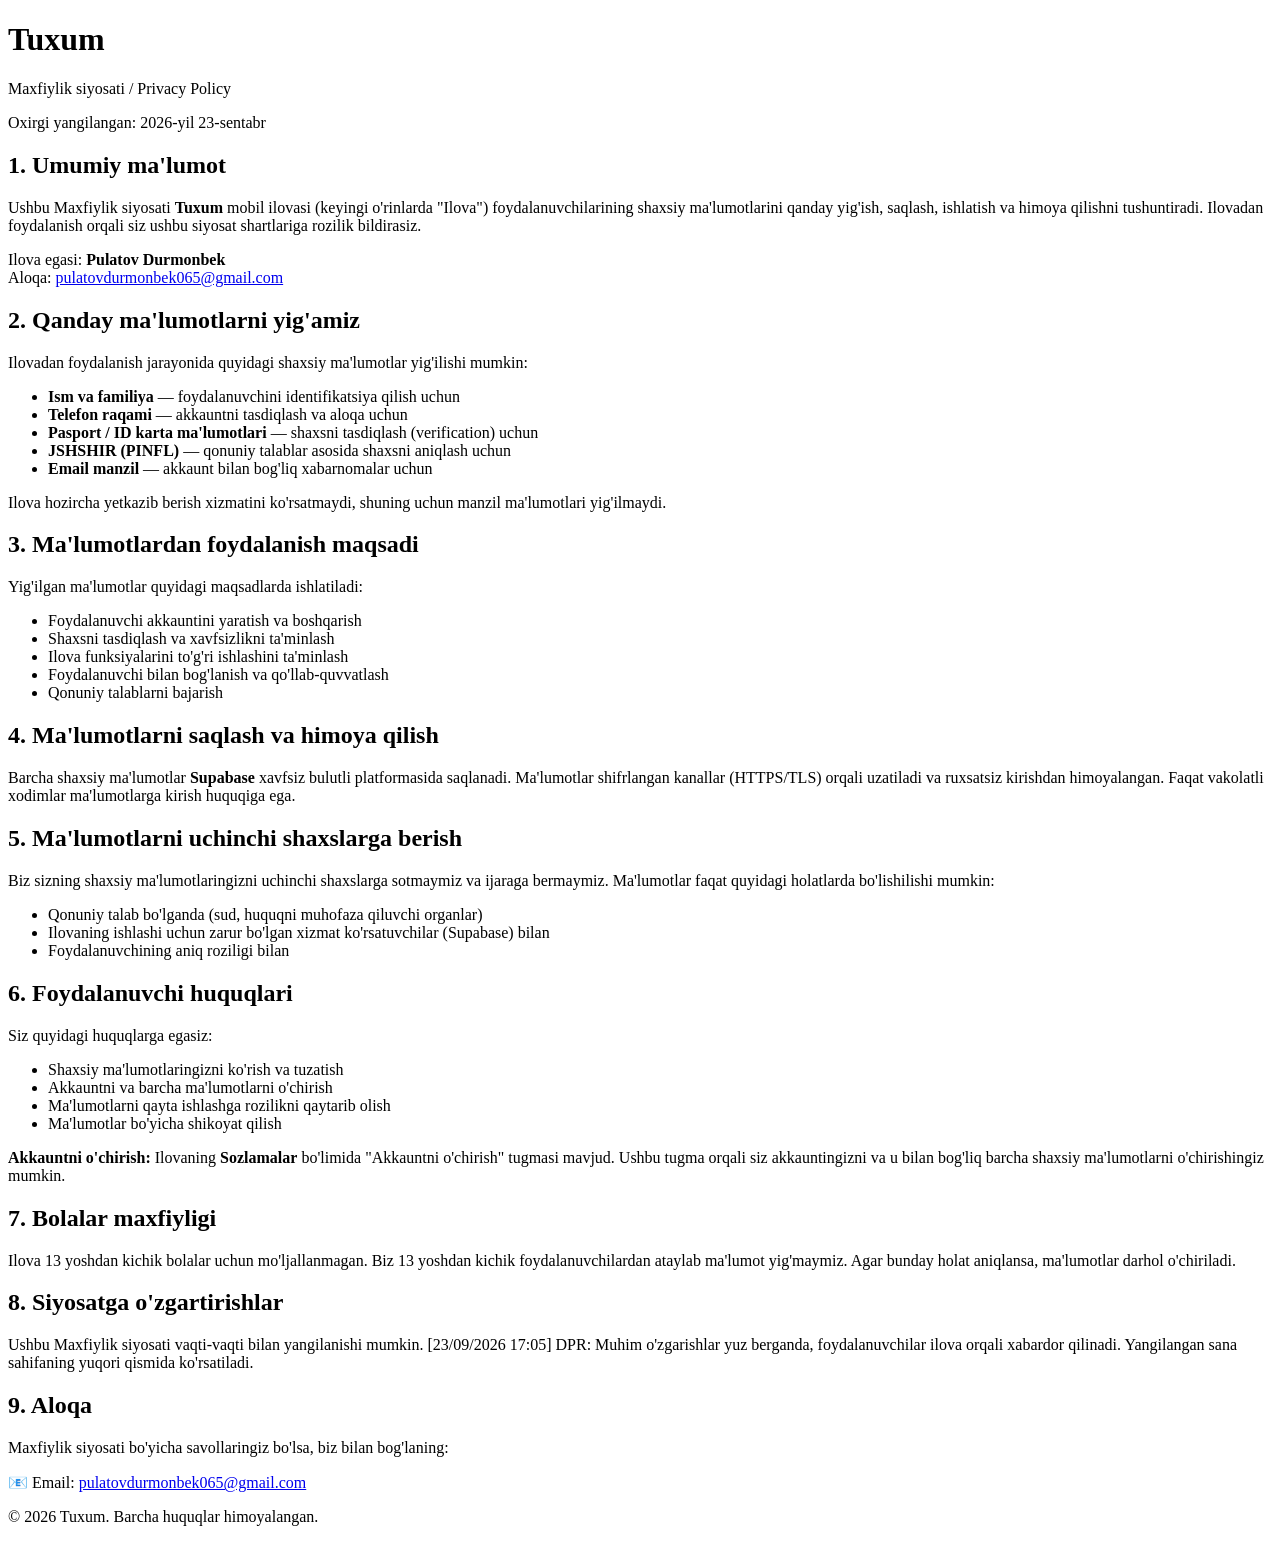
==== index.html @ 84942833 "Create index.html" ====
<!DOCTYPE html>
<html lang="uz">
<head>
<meta charset="UTF-8">
<meta name="viewport" content="width=device-width, initial-scale=1.0">
<title>Tuxum — Maxfiylik siyosati</title>
<link rel="stylesheet" href="style.css">
</head>
<body>
<div class="container">
  <header>
    <h1>Tuxum</h1>
    <p class="subtitle">Maxfiylik siyosati / Privacy Policy</p>
    <p class="updated">Oxirgi yangilangan: 2026-yil 23-sentabr</p>
  </header>

  <section>
    <h2>1. Umumiy ma'lumot</h2>
    <p>Ushbu Maxfiylik siyosati <strong>Tuxum</strong> mobil ilovasi (keyingi o'rinlarda "Ilova") foydalanuvchilarining shaxsiy ma'lumotlarini qanday yig'ish, saqlash, ishlatish va himoya qilishni tushuntiradi. Ilovadan foydalanish orqali siz ushbu siyosat shartlariga rozilik bildirasiz.</p>
    <p>Ilova egasi: <strong>Pulatov Durmonbek</strong><br>
    Aloqa: <a href="mailto:pulatovdurmonbek065@gmail.com">pulatovdurmonbek065@gmail.com</a></p>
  </section>

  <section>
    <h2>2. Qanday ma'lumotlarni yig'amiz</h2>
    <p>Ilovadan foydalanish jarayonida quyidagi shaxsiy ma'lumotlar yig'ilishi mumkin:</p>
    <ul>
      <li><strong>Ism va familiya</strong> — foydalanuvchini identifikatsiya qilish uchun</li>
      <li><strong>Telefon raqami</strong> — akkauntni tasdiqlash va aloqa uchun</li>
      <li><strong>Pasport / ID karta ma'lumotlari</strong> — shaxsni tasdiqlash (verification) uchun</li>
      <li><strong>JSHSHIR (PINFL)</strong> — qonuniy talablar asosida shaxsni aniqlash uchun</li>
      <li><strong>Email manzil</strong> — akkaunt bilan bog'liq xabarnomalar uchun</li>
    </ul>
    <p class="note">Ilova hozircha yetkazib berish xizmatini ko'rsatmaydi, shuning uchun manzil ma'lumotlari yig'ilmaydi.</p>
  </section>

  <section>
    <h2>3. Ma'lumotlardan foydalanish maqsadi</h2>
    <p>Yig'ilgan ma'lumotlar quyidagi maqsadlarda ishlatiladi:</p>
    <ul>
      <li>Foydalanuvchi akkauntini yaratish va boshqarish</li>
      <li>Shaxsni tasdiqlash va xavfsizlikni ta'minlash</li>
      <li>Ilova funksiyalarini to'g'ri ishlashini ta'minlash</li>
      <li>Foydalanuvchi bilan bog'lanish va qo'llab-quvvatlash</li>
      <li>Qonuniy talablarni bajarish</li>
    </ul>
  </section>

  <section>
    <h2>4. Ma'lumotlarni saqlash va himoya qilish</h2>
    <p>Barcha shaxsiy ma'lumotlar <strong>Supabase</strong> xavfsiz bulutli platformasida saqlanadi. Ma'lumotlar shifrlangan kanallar (HTTPS/TLS) orqali uzatiladi va ruxsatsiz kirishdan himoyalangan. Faqat vakolatli xodimlar ma'lumotlarga kirish huquqiga ega.</p>
  </section>

  <section>
    <h2>5. Ma'lumotlarni uchinchi shaxslarga berish</h2>
    <p>Biz sizning shaxsiy ma'lumotlaringizni uchinchi shaxslarga sotmaymiz va ijaraga bermaymiz. Ma'lumotlar faqat quyidagi holatlarda bo'lishilishi mumkin:</p>
    <ul>
      <li>Qonuniy talab bo'lganda (sud, huquqni muhofaza qiluvchi organlar)</li>
      <li>Ilovaning ishlashi uchun zarur bo'lgan xizmat ko'rsatuvchilar (Supabase) bilan</li>
      <li>Foydalanuvchining aniq roziligi bilan</li>
    </ul>
  </section>

  <section>
    <h2>6. Foydalanuvchi huquqlari</h2>
    <p>Siz quyidagi huquqlarga egasiz:</p>
    <ul>
      <li>Shaxsiy ma'lumotlaringizni ko'rish va tuzatish</li>
      <li>Akkauntni va barcha ma'lumotlarni o'chirish</li>
      <li>Ma'lumotlarni qayta ishlashga rozilikni qaytarib olish</li>
      <li>Ma'lumotlar bo'yicha shikoyat qilish</li>
    </ul>
    <p><strong>Akkauntni o'chirish:</strong> Ilovaning <strong>Sozlamalar</strong> bo'limida "Akkauntni o'chirish" tugmasi mavjud. Ushbu tugma orqali siz akkauntingizni va u bilan bog'liq barcha shaxsiy ma'lumotlarni o'chirishingiz mumkin.</p>
  </section>

  <section>
    <h2>7. Bolalar maxfiyligi</h2>
    <p>Ilova 13 yoshdan kichik bolalar uchun mo'ljallanmagan. Biz 13 yoshdan kichik foydalanuvchilardan ataylab ma'lumot yig'maymiz. Agar bunday holat aniqlansa, ma'lumotlar darhol o'chiriladi.</p>
  </section>

  <section>
    <h2>8. Siyosatga o'zgartirishlar</h2>
    <p>Ushbu Maxfiylik siyosati vaqti-vaqti bilan yangilanishi mumkin.
[23/09/2026 17:05] DPR: Muhim o'zgarishlar yuz berganda, foydalanuvchilar ilova orqali xabardor qilinadi. Yangilangan sana sahifaning yuqori qismida ko'rsatiladi.</p>
  </section>

  <section>
    <h2>9. Aloqa</h2>
    <p>Maxfiylik siyosati bo'yicha savollaringiz bo'lsa, biz bilan bog'laning:</p>
    <p>📧 Email: <a href="mailto:pulatovdurmonbek065@gmail.com">pulatovdurmonbek065@gmail.com</a></p>
  </section>

  <footer>
    <p>© 2026 Tuxum. Barcha huquqlar himoyalangan.</p>
  </footer>
</div>
</body>
</html>
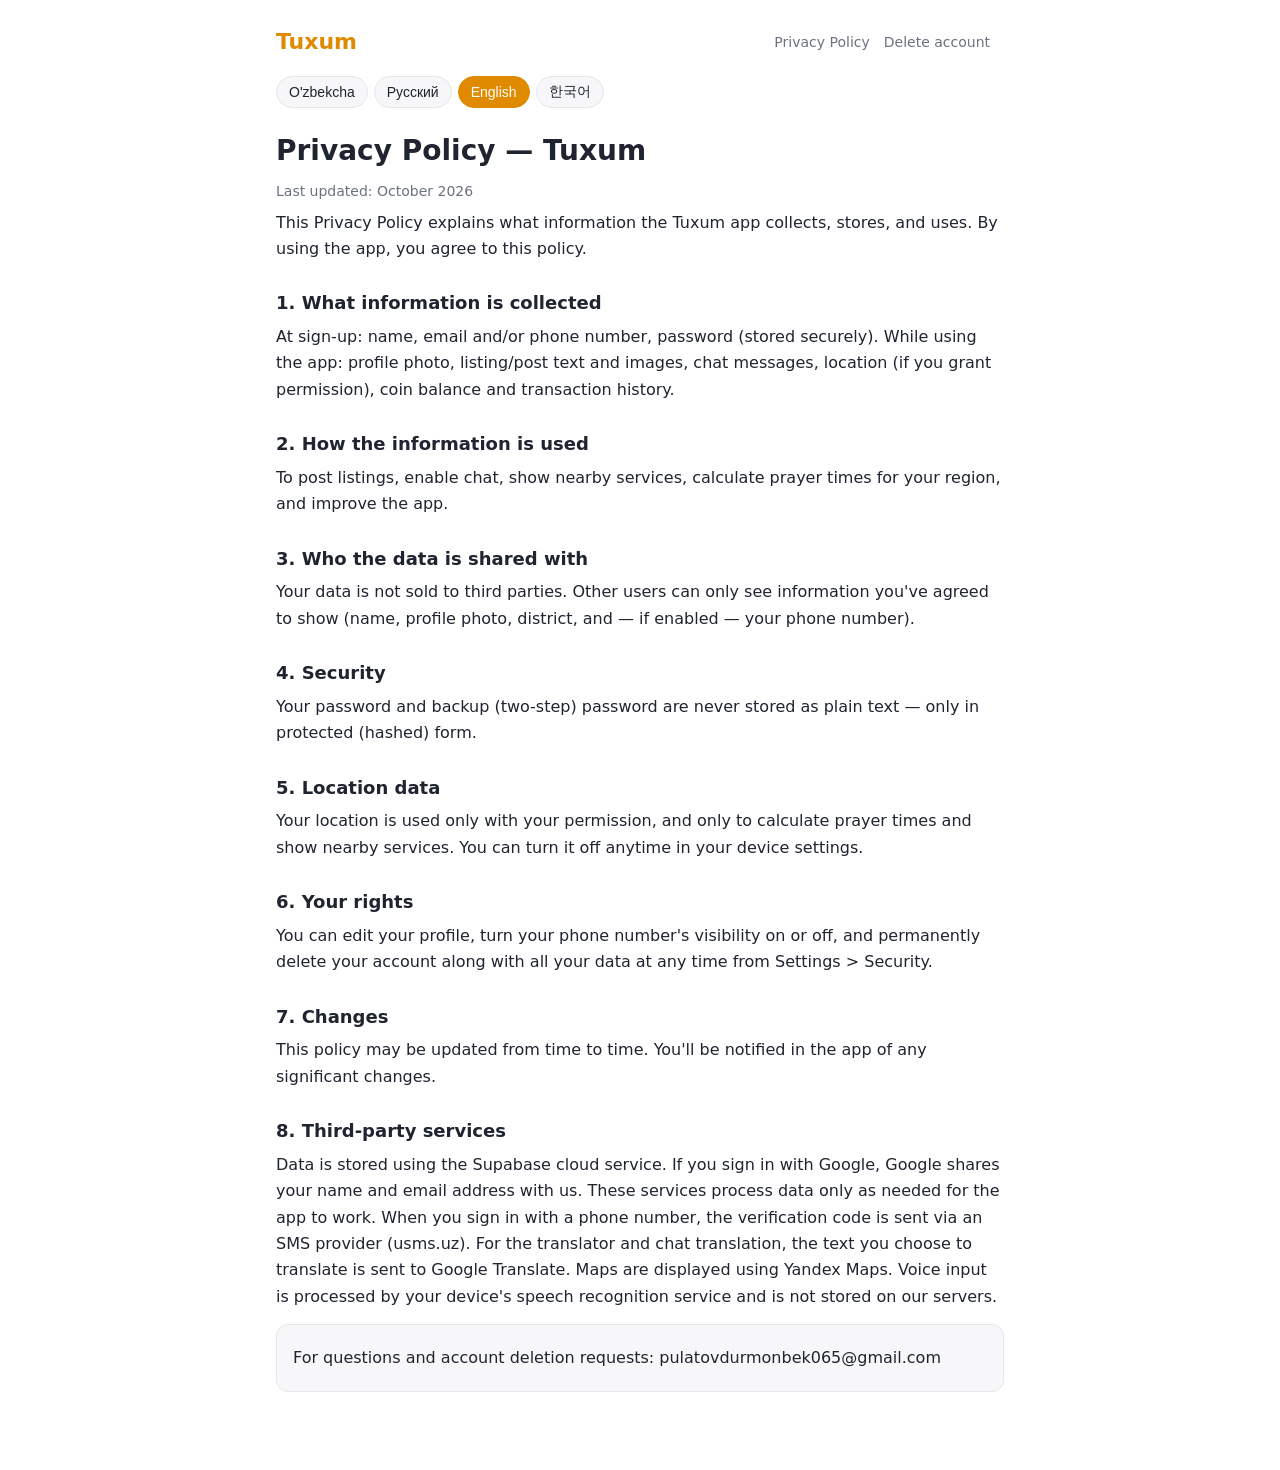
==== commit 59f4dc7a: "Add files via upload" ====
--- a/index.html
+++ b/index.html
@@ -1,98 +1,147 @@
-<!DOCTYPE html>
-<html lang="uz">
+<!doctype html>
+<html lang="en">
 <head>
-<meta charset="UTF-8">
-<meta name="viewport" content="width=device-width, initial-scale=1.0">
-<title>Tuxum — Maxfiylik siyosati</title>
-<link rel="stylesheet" href="style.css">
+<meta charset="utf-8">
+<meta name="viewport" content="width=device-width,initial-scale=1">
+<title>Tuxum — Privacy Policy</title>
+<meta name="robots" content="index,follow">
+<style>
+:root{--bg:#ffffff;--fg:#1f2430;--muted:#6b7280;--accent:#e08a00;--card:#f7f7f9;--line:#e5e7eb}
+@media (prefers-color-scheme: dark){:root{--bg:#14161b;--fg:#e8eaf0;--muted:#9aa1b0;--accent:#f0a020;--card:#1c1f26;--line:#2a2e38}}
+*{box-sizing:border-box}
+body{margin:0;background:var(--bg);color:var(--fg);font:16px/1.65 system-ui,-apple-system,"Segoe UI",Roboto,"Noto Sans",sans-serif}
+main{max-width:760px;margin:0 auto;padding:24px 16px 64px}
+header{display:flex;align-items:center;justify-content:space-between;gap:12px;flex-wrap:wrap;margin-bottom:8px}
+.brand{font-weight:800;font-size:22px;color:var(--accent)}
+nav a{margin-right:14px;color:var(--muted);text-decoration:none;font-size:14px}
+nav a:hover{color:var(--accent)}
+.langs{display:flex;gap:6px;flex-wrap:wrap;margin:16px 0 8px}
+.langs button{border:1px solid var(--line);background:var(--card);color:var(--fg);padding:6px 12px;border-radius:999px;cursor:pointer;font-size:14px}
+.langs button[aria-pressed=true]{background:var(--accent);border-color:var(--accent);color:#fff}
+h1{font-size:28px;margin:20px 0 4px}
+h2{font-size:18px;margin:26px 0 4px}
+p{margin:6px 0}
+.muted{color:var(--muted);font-size:14px}
+.card{background:var(--card);border:1px solid var(--line);border-radius:12px;padding:14px 16px;margin:14px 0}
+ol{padding-left:22px} li{margin:6px 0}
+[hidden]{display:none!important}
+</style>
 </head>
 <body>
-<div class="container">
-  <header>
-    <h1>Tuxum</h1>
-    <p class="subtitle">Maxfiylik siyosati / Privacy Policy</p>
-    <p class="updated">Oxirgi yangilangan: 2026-yil 23-sentabr</p>
-  </header>
-
-  <section>
-    <h2>1. Umumiy ma'lumot</h2>
-    <p>Ushbu Maxfiylik siyosati <strong>Tuxum</strong> mobil ilovasi (keyingi o'rinlarda "Ilova") foydalanuvchilarining shaxsiy ma'lumotlarini qanday yig'ish, saqlash, ishlatish va himoya qilishni tushuntiradi. Ilovadan foydalanish orqali siz ushbu siyosat shartlariga rozilik bildirasiz.</p>
-    <p>Ilova egasi: <strong>Pulatov Durmonbek</strong><br>
-    Aloqa: <a href="mailto:pulatovdurmonbek065@gmail.com">pulatovdurmonbek065@gmail.com</a></p>
-  </section>
-
-  <section>
-    <h2>2. Qanday ma'lumotlarni yig'amiz</h2>
-    <p>Ilovadan foydalanish jarayonida quyidagi shaxsiy ma'lumotlar yig'ilishi mumkin:</p>
-    <ul>
-      <li><strong>Ism va familiya</strong> — foydalanuvchini identifikatsiya qilish uchun</li>
-      <li><strong>Telefon raqami</strong> — akkauntni tasdiqlash va aloqa uchun</li>
-      <li><strong>Pasport / ID karta ma'lumotlari</strong> — shaxsni tasdiqlash (verification) uchun</li>
-      <li><strong>JSHSHIR (PINFL)</strong> — qonuniy talablar asosida shaxsni aniqlash uchun</li>
-      <li><strong>Email manzil</strong> — akkaunt bilan bog'liq xabarnomalar uchun</li>
-    </ul>
-    <p class="note">Ilova hozircha yetkazib berish xizmatini ko'rsatmaydi, shuning uchun manzil ma'lumotlari yig'ilmaydi.</p>
-  </section>
-
-  <section>
-    <h2>3. Ma'lumotlardan foydalanish maqsadi</h2>
-    <p>Yig'ilgan ma'lumotlar quyidagi maqsadlarda ishlatiladi:</p>
-    <ul>
-      <li>Foydalanuvchi akkauntini yaratish va boshqarish</li>
-      <li>Shaxsni tasdiqlash va xavfsizlikni ta'minlash</li>
-      <li>Ilova funksiyalarini to'g'ri ishlashini ta'minlash</li>
-      <li>Foydalanuvchi bilan bog'lanish va qo'llab-quvvatlash</li>
-      <li>Qonuniy talablarni bajarish</li>
-    </ul>
-  </section>
-
-  <section>
-    <h2>4. Ma'lumotlarni saqlash va himoya qilish</h2>
-    <p>Barcha shaxsiy ma'lumotlar <strong>Supabase</strong> xavfsiz bulutli platformasida saqlanadi. Ma'lumotlar shifrlangan kanallar (HTTPS/TLS) orqali uzatiladi va ruxsatsiz kirishdan himoyalangan. Faqat vakolatli xodimlar ma'lumotlarga kirish huquqiga ega.</p>
-  </section>
-
-  <section>
-    <h2>5. Ma'lumotlarni uchinchi shaxslarga berish</h2>
-    <p>Biz sizning shaxsiy ma'lumotlaringizni uchinchi shaxslarga sotmaymiz va ijaraga bermaymiz. Ma'lumotlar faqat quyidagi holatlarda bo'lishilishi mumkin:</p>
-    <ul>
-      <li>Qonuniy talab bo'lganda (sud, huquqni muhofaza qiluvchi organlar)</li>
-      <li>Ilovaning ishlashi uchun zarur bo'lgan xizmat ko'rsatuvchilar (Supabase) bilan</li>
-      <li>Foydalanuvchining aniq roziligi bilan</li>
-    </ul>
-  </section>
-
-  <section>
-    <h2>6. Foydalanuvchi huquqlari</h2>
-    <p>Siz quyidagi huquqlarga egasiz:</p>
-    <ul>
-      <li>Shaxsiy ma'lumotlaringizni ko'rish va tuzatish</li>
-      <li>Akkauntni va barcha ma'lumotlarni o'chirish</li>
-      <li>Ma'lumotlarni qayta ishlashga rozilikni qaytarib olish</li>
-      <li>Ma'lumotlar bo'yicha shikoyat qilish</li>
-    </ul>
-    <p><strong>Akkauntni o'chirish:</strong> Ilovaning <strong>Sozlamalar</strong> bo'limida "Akkauntni o'chirish" tugmasi mavjud. Ushbu tugma orqali siz akkauntingizni va u bilan bog'liq barcha shaxsiy ma'lumotlarni o'chirishingiz mumkin.</p>
-  </section>
-
-  <section>
-    <h2>7. Bolalar maxfiyligi</h2>
-    <p>Ilova 13 yoshdan kichik bolalar uchun mo'ljallanmagan. Biz 13 yoshdan kichik foydalanuvchilardan ataylab ma'lumot yig'maymiz. Agar bunday holat aniqlansa, ma'lumotlar darhol o'chiriladi.</p>
-  </section>
-
-  <section>
-    <h2>8. Siyosatga o'zgartirishlar</h2>
-    <p>Ushbu Maxfiylik siyosati vaqti-vaqti bilan yangilanishi mumkin.
-[23/09/2026 17:05] DPR: Muhim o'zgarishlar yuz berganda, foydalanuvchilar ilova orqali xabardor qilinadi. Yangilangan sana sahifaning yuqori qismida ko'rsatiladi.</p>
-  </section>
-
-  <section>
-    <h2>9. Aloqa</h2>
-    <p>Maxfiylik siyosati bo'yicha savollaringiz bo'lsa, biz bilan bog'laning:</p>
-    <p>📧 Email: <a href="mailto:pulatovdurmonbek065@gmail.com">pulatovdurmonbek065@gmail.com</a></p>
-  </section>
-
-  <footer>
-    <p>© 2026 Tuxum. Barcha huquqlar himoyalangan.</p>
-  </footer>
-</div>
+<main>
+<header>
+  <div class="brand">Tuxum</div>
+  <nav><a href="index.html">Privacy Policy</a><a href="delete-account.html">Delete account</a></nav>
+</header>
+<div class="langs"><button id="btn-uz" type="button" aria-pressed="false">O'zbekcha</button><button id="btn-ru" type="button" aria-pressed="false">Русский</button><button id="btn-en" type="button" aria-pressed="false">English</button><button id="btn-ko" type="button" aria-pressed="false">한국어</button></div>
+<section id="lang-uz" lang="uz" hidden>
+<h1>Maxfiylik siyosati — Tuxum</h1>
+<p class="muted">Oxirgi yangilanish: 2026-yil oktyabr</p>
+<p>Ushbu Maxfiylik siyosati Tuxum ilovasi qanday ma&#x27;lumot yig&#x27;ishi, saqlashi va ishlatishini tushuntiradi. Ilovadan foydalanish orqali siz ushbu siyosatga rozilik bildirasiz.</p>
+<h2>1. Qanday ma&#x27;lumotlar yig&#x27;iladi</h2>
+<p>Ro&#x27;yxatdan o&#x27;tishda: ism, email va/yoki telefon raqami, parol (himoyalangan holda saqlanadi). Foydalanish jarayonida: profil surati, e&#x27;lonlar va postlar matni/rasmlari, chat xabarlari, joylashuv (agar ruxsat bersangiz), tanga balansi va tranzaksiyalar tarixi.</p>
+<h2>2. Ma&#x27;lumotlar nima uchun ishlatiladi</h2>
+<p>E&#x27;lon joylashtirish, chatlashish, sizga yaqin joylardagi xizmatlarni ko&#x27;rsatish, namoz vaqtlarini hududingizga moslab hisoblash va ilovani yaxshilash uchun.</p>
+<h2>3. Ma&#x27;lumotlar kim bilan bo&#x27;lishiladi</h2>
+<p>Ma&#x27;lumotlaringiz uchinchi shaxslarga sotilmaydi. Boshqa foydalanuvchilar faqat siz ko&#x27;rsatishga rozilik bergan ma&#x27;lumotlarni (ism, profil surati, hudud va — agar yoqilgan bo&#x27;lsa — telefon raqamingizni) ko&#x27;ra oladi.</p>
+<h2>4. Xavfsizlik</h2>
+<p>Parolingiz va zaxira (ikki bosqichli) parolingiz hech qachon oddiy matn ko&#x27;rinishida saqlanmaydi — faqat maxsus himoyalangan (xesh) shaklda.</p>
+<h2>5. Joylashuv ma&#x27;lumotlari</h2>
+<p>Joylashuvingiz faqat sizga ruxsat bergan holatingizda va faqat namoz vaqtlari hamda yaqin atrofdagi xizmatlarni ko&#x27;rsatish uchun ishlatiladi. Uni istalgan vaqt qurilma sozlamalaridan o&#x27;chirib qo&#x27;yishingiz mumkin.</p>
+<h2>6. Sizning huquqlaringiz</h2>
+<p>Istalgan vaqtda profilingizni tahrirlashingiz, telefon raqamingiz ko&#x27;rinishini yoqib/o&#x27;chirib qo&#x27;yishingiz va Sozlamalar &gt; Xavfsizlik bo&#x27;limidan hisobingizni barcha ma&#x27;lumotlaringiz bilan birga butunlay o&#x27;chirishingiz mumkin.</p>
+<h2>7. O&#x27;zgarishlar</h2>
+<p>Ushbu siyosat vaqti-vaqti bilan yangilanishi mumkin. Muhim o&#x27;zgarishlar bo&#x27;lsa, ilova ichida xabardor qilinasiz.</p>
+<h2>8. Uchinchi tomon xizmatlari</h2>
+<p>Ma&#x27;lumotlar Supabase bulut xizmatida saqlanadi. Google orqali kirsangiz, Google bizga ismingiz va email manzilingizni uzatadi. Bu xizmatlar ma&#x27;lumotlarni ilovaning ishlashi uchun zarur darajada qayta ishlaydi. Telefon raqam orqali kirishda tasdiqlash kodi SMS xizmati (usms.uz) orqali yuboriladi. Tarjimon va chatdagi tarjima uchun siz tarjima qilmoqchi bo&#x27;lgan matn Google Translate xizmatiga yuboriladi. Xaritalar Yandex Maps orqali ko&#x27;rsatiladi. Ovozli kiritishda ovozingiz qurilmangizdagi nutqni aniqlash xizmati tomonidan qayta ishlanadi va bizning serverimizda saqlanmaydi.</p>
+<div class="card"><p>Savollar va hisobni o&#x27;chirish so&#x27;rovlari uchun: pulatovdurmonbek065@gmail.com</p></div>
+</section>
+<section id="lang-ru" lang="ru" hidden>
+<h1>Политика конфиденциальности — Tuxum</h1>
+<p class="muted">Последнее обновление: октябрь 2026</p>
+<p>Данная Политика конфиденциальности объясняет, какую информацию собирает, хранит и использует приложение Tuxum. Используя приложение, вы соглашаетесь с этой политикой.</p>
+<h2>1. Какие данные собираются</h2>
+<p>При регистрации: имя, email и/или номер телефона, пароль (хранится в защищённом виде). В процессе использования: фото профиля, тексты и изображения объявлений и постов, сообщения в чате, местоположение (если вы дали разрешение), баланс монет и история транзакций.</p>
+<h2>2. Для чего используются данные</h2>
+<p>Для размещения объявлений, общения в чате, показа услуг рядом с вами, расчёта времени намаза с учётом вашего региона, а также для улучшения приложения.</p>
+<h2>3. С кем передаются данные</h2>
+<p>Ваши данные не продаются третьим лицам. Другие пользователи видят только ту информацию, которую вы согласились показывать (имя, фото профиля, район и — если включено — номер телефона).</p>
+<h2>4. Безопасность</h2>
+<p>Ваш пароль и резервный (двухэтапный) пароль никогда не хранятся в виде обычного текста — только в защищённом (хешированном) виде.</p>
+<h2>5. Данные о местоположении</h2>
+<p>Ваше местоположение используется только с вашего разрешения и только для расчёта времени намаза и показа услуг поблизости. Вы можете отключить его в любой момент в настройках устройства.</p>
+<h2>6. Ваши права</h2>
+<p>В любой момент вы можете редактировать профиль, включать/выключать видимость номера телефона, а также полностью удалить аккаунт со всеми данными в разделе Настройки &gt; Безопасность.</p>
+<h2>7. Изменения</h2>
+<p>Эта политика может периодически обновляться. При важных изменениях вы будете уведомлены внутри приложения.</p>
+<h2>8. Сторонние сервисы</h2>
+<p>Данные хранятся в облачном сервисе Supabase. При входе через Google, Google передаёт нам ваше имя и адрес электронной почты. Эти сервисы обрабатывают данные в объёме, необходимом для работы приложения. При входе по номеру телефона код подтверждения отправляется через SMS-сервис (usms.uz). Для переводчика и перевода в чате переводимый текст отправляется в сервис Google Translate. Карты отображаются через Yandex Maps. При голосовом вводе речь обрабатывается службой распознавания речи на вашем устройстве и не хранится на нашем сервере.</p>
+<div class="card"><p>По вопросам и запросам на удаление аккаунта: pulatovdurmonbek065@gmail.com</p></div>
+</section>
+<section id="lang-en" lang="en" hidden>
+<h1>Privacy Policy — Tuxum</h1>
+<p class="muted">Last updated: October 2026</p>
+<p>This Privacy Policy explains what information the Tuxum app collects, stores, and uses. By using the app, you agree to this policy.</p>
+<h2>1. What information is collected</h2>
+<p>At sign-up: name, email and/or phone number, password (stored securely). While using the app: profile photo, listing/post text and images, chat messages, location (if you grant permission), coin balance and transaction history.</p>
+<h2>2. How the information is used</h2>
+<p>To post listings, enable chat, show nearby services, calculate prayer times for your region, and improve the app.</p>
+<h2>3. Who the data is shared with</h2>
+<p>Your data is not sold to third parties. Other users can only see information you&#x27;ve agreed to show (name, profile photo, district, and — if enabled — your phone number).</p>
+<h2>4. Security</h2>
+<p>Your password and backup (two-step) password are never stored as plain text — only in protected (hashed) form.</p>
+<h2>5. Location data</h2>
+<p>Your location is used only with your permission, and only to calculate prayer times and show nearby services. You can turn it off anytime in your device settings.</p>
+<h2>6. Your rights</h2>
+<p>You can edit your profile, turn your phone number&#x27;s visibility on or off, and permanently delete your account along with all your data at any time from Settings &gt; Security.</p>
+<h2>7. Changes</h2>
+<p>This policy may be updated from time to time. You&#x27;ll be notified in the app of any significant changes.</p>
+<h2>8. Third-party services</h2>
+<p>Data is stored using the Supabase cloud service. If you sign in with Google, Google shares your name and email address with us. These services process data only as needed for the app to work. When you sign in with a phone number, the verification code is sent via an SMS provider (usms.uz). For the translator and chat translation, the text you choose to translate is sent to Google Translate. Maps are displayed using Yandex Maps. Voice input is processed by your device&#x27;s speech recognition service and is not stored on our servers.</p>
+<div class="card"><p>For questions and account deletion requests: pulatovdurmonbek065@gmail.com</p></div>
+</section>
+<section id="lang-ko" lang="ko" hidden>
+<h1>개인정보 처리방침 — Tuxum</h1>
+<p class="muted">최종 업데이트: 2026년 10월</p>
+<p>이 개인정보 처리방침은 Tuxum 앱이 어떤 정보를 수집, 저장, 사용하는지 설명합니다. 앱을 사용함으로써 귀하는 본 방침에 동의하는 것으로 간주됩니다.</p>
+<h2>1. 수집되는 정보</h2>
+<p>가입 시: 이름, 이메일 및/또는 전화번호, 비밀번호(안전하게 저장됨). 사용 중: 프로필 사진, 게시물 텍스트 및 이미지, 채팅 메시지, 위치(권한을 허용한 경우), 코인 잔액 및 거래 내역.</p>
+<h2>2. 정보 사용 목적</h2>
+<p>게시물 등록, 채팅 기능 제공, 주변 서비스 표시, 지역에 맞는 예배 시간 계산, 앱 개선을 위해 사용됩니다.</p>
+<h2>3. 정보 공유 대상</h2>
+<p>귀하의 정보는 제3자에게 판매되지 않습니다. 다른 사용자는 귀하가 공개하기로 동의한 정보(이름, 프로필 사진, 지역, 그리고 설정된 경우 전화번호)만 볼 수 있습니다.</p>
+<h2>4. 보안</h2>
+<p>비밀번호와 백업(2단계) 비밀번호는 일반 텍스트로 저장되지 않으며, 항상 보호된(해시) 형태로만 저장됩니다.</p>
+<h2>5. 위치 정보</h2>
+<p>위치 정보는 귀하가 권한을 허용한 경우에만, 예배 시간 계산 및 주변 서비스 표시 목적으로만 사용됩니다. 기기 설정에서 언제든지 끌 수 있습니다.</p>
+<h2>6. 귀하의 권리</h2>
+<p>언제든지 프로필을 수정하고, 전화번호 공개 여부를 켜거나 끄고, 설정 &gt; 보안에서 계정과 모든 데이터를 영구적으로 삭제할 수 있습니다.</p>
+<h2>7. 변경 사항</h2>
+<p>본 방침은 수시로 업데이트될 수 있습니다. 중요한 변경 사항이 있을 경우 앱 내에서 안내해 드립니다.</p>
+<h2>8. 제3자 서비스</h2>
+<p>데이터는 Supabase 클라우드 서비스에 저장됩니다. Google로 로그인하면 Google이 이름과 이메일 주소를 당사에 전달합니다. 이러한 서비스는 앱 운영에 필요한 범위에서만 데이터를 처리합니다. 전화번호로 로그인할 때 인증 코드는 SMS 서비스(usms.uz)를 통해 전송됩니다. 번역기와 채팅 번역을 위해 번역할 텍스트가 Google 번역 서비스로 전송됩니다. 지도는 Yandex Maps로 표시됩니다. 음성 입력은 기기의 음성 인식 서비스에서 처리되며 당사 서버에 저장되지 않습니다.</p>
+<div class="card"><p>문의 및 계정 삭제 요청: pulatovdurmonbek065@gmail.com</p></div>
+</section>
+</main>
+<script>
+(function(){
+  var langs=['uz','ru','en','ko'];
+  var q=new URLSearchParams(location.search).get('lang');
+  var nav=(navigator.language||'en').slice(0,2).toLowerCase();
+  var cur=langs.indexOf(q)>-1?q:(langs.indexOf(nav)>-1?nav:'en');
+  function show(l){
+    document.documentElement.lang=l;
+    langs.forEach(function(x){
+      var s=document.getElementById('lang-'+x); if(s) s.hidden=(x!==l);
+      var b=document.getElementById('btn-'+x); if(b) b.setAttribute('aria-pressed', x===l?'true':'false');
+    });
+  }
+  langs.forEach(function(x){
+    var b=document.getElementById('btn-'+x);
+    if(b) b.addEventListener('click',function(){show(x)});
+  });
+  show(cur);
+})();
+</script>
 </body>
 </html>
